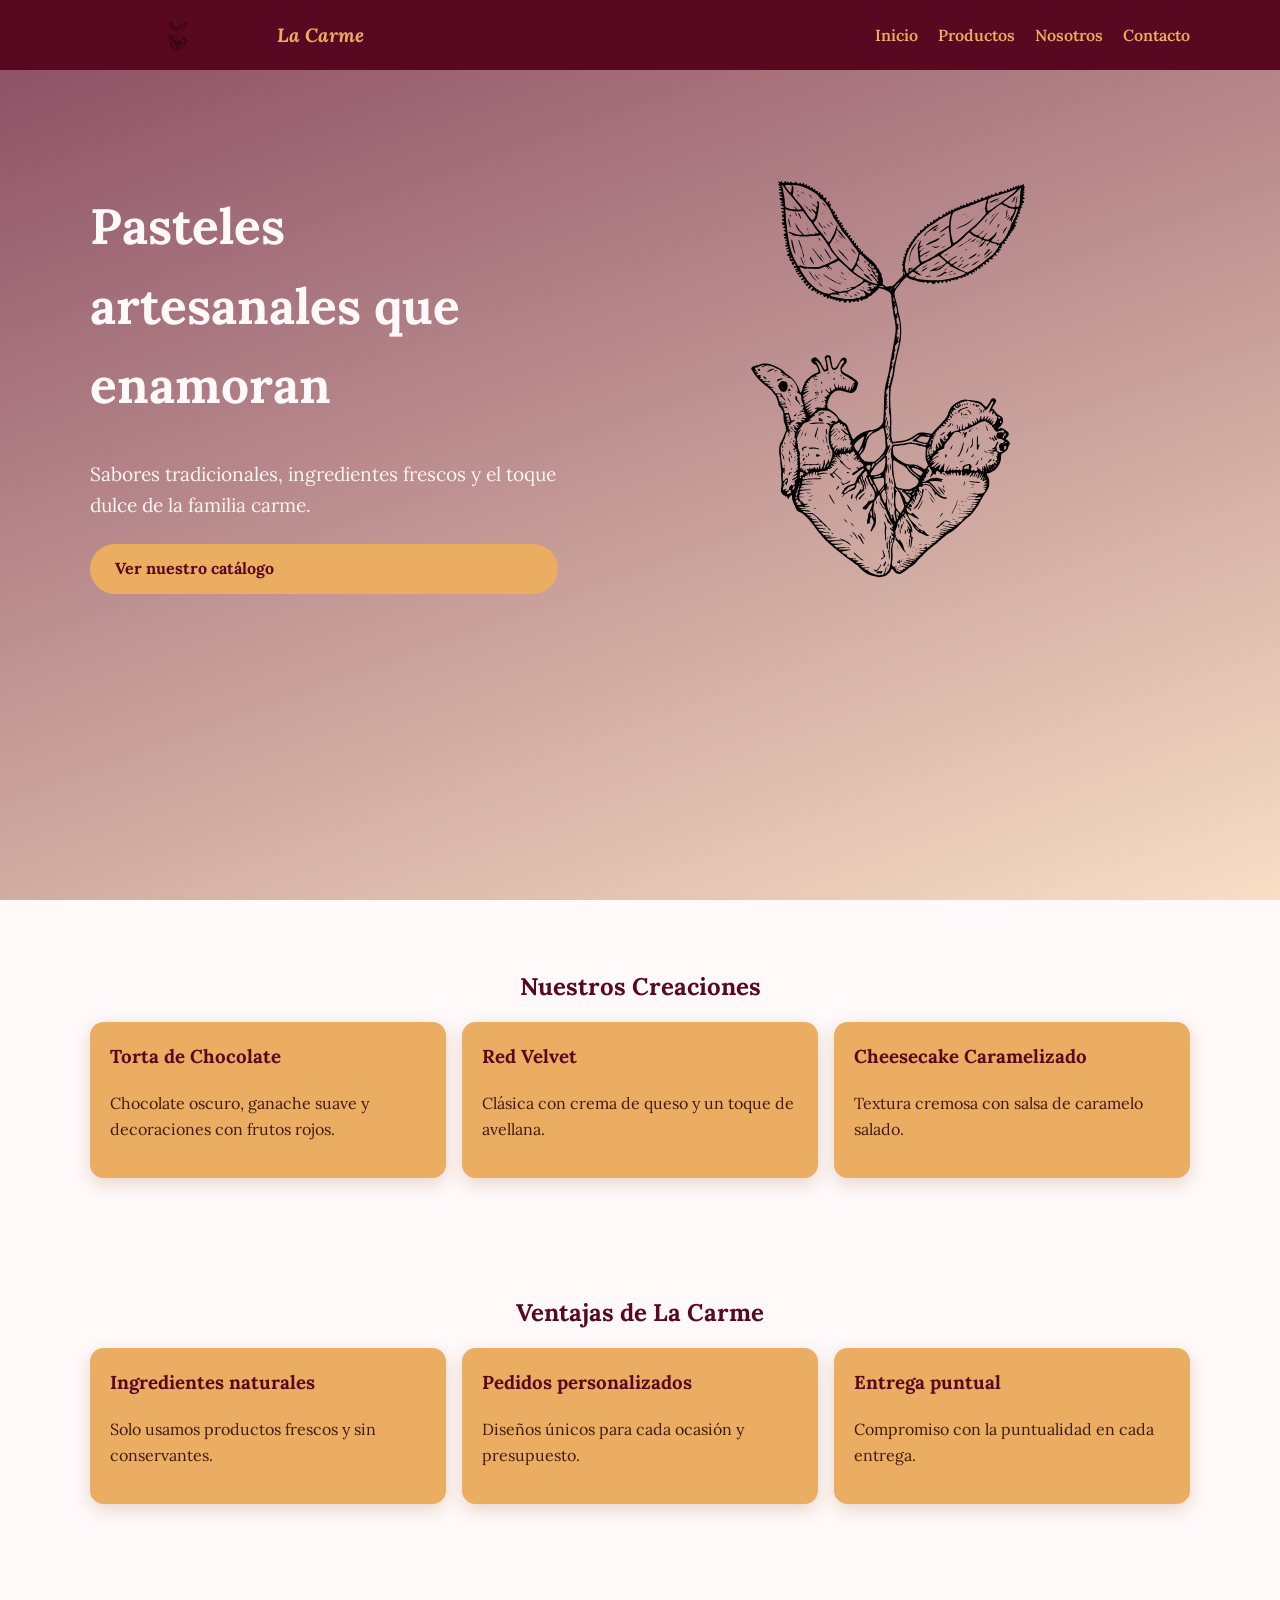
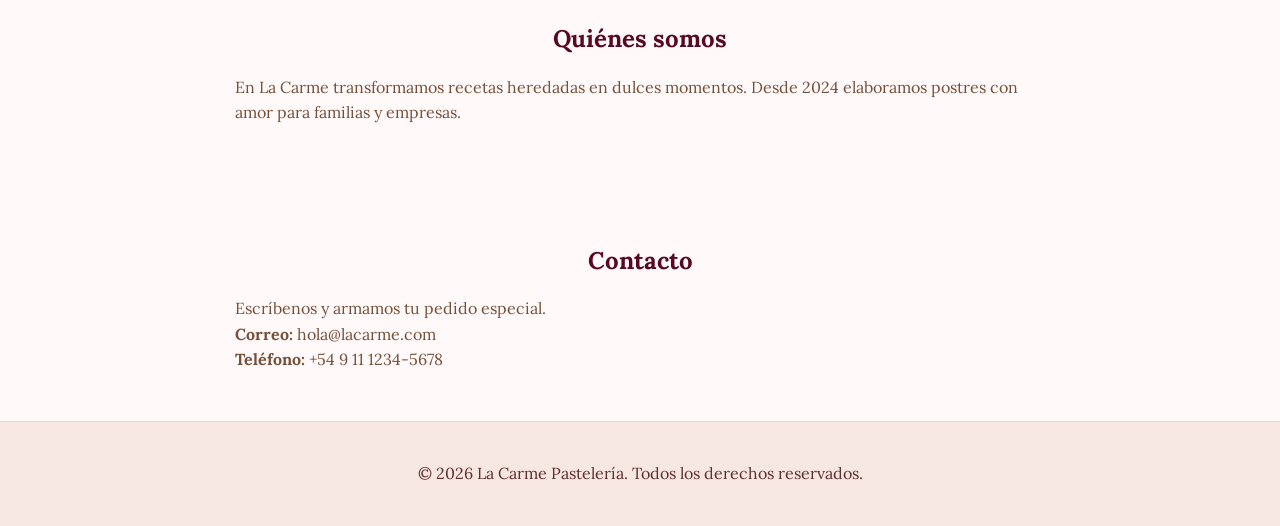
==== index.html @ 2bb446b6 "Initial commit and fix .logo-hero size" ====
<!DOCTYPE html>
<html lang="es">
<head>
  <meta charset="UTF-8" />
  <meta name="viewport" content="width=device-width, initial-scale=1.0" />
  <title>La Carme Pastelería</title>
  <link rel="icon" href="Recursos/Vectores/faviconNegro.svg" />
  <link rel="stylesheet" href="styles.css" />
</head>
<body>
  <header class="site-header">
    <div class="container header-inner">
      <a href="#" class="brand">
        <img src="Recursos/Vectores/logoCompleto.svg" alt="La Carme logo" class="logo" />
        <span>La Carme</span>
      </a>
      <nav class="main-nav" aria-label="Menú principal">
        <a href="#" class="nav-link">Inicio</a>
        <a href="#productos" class="nav-link">Productos</a>
        <a href="#nosotros" class="nav-link">Nosotros</a>
        <a href="#contacto" class="nav-link">Contacto</a>
      </nav>
      <button class="menu-toggle" aria-label="Abrir menú">☰</button>
    </div>
  </header>

  <main>
    <section class="hero">
      <div class="container hero-content">
        <div class="hero-left">
          <h1>Pasteles artesanales que enamoran</h1>
          <p>Sabores tradicionales, ingredientes frescos y el toque dulce de la familia carme.</p>
          <a href="#productos" class="btn-primary">Ver nuestro catálogo</a>
        </div>
        <div class="hero-right">
          <img src="Recursos/Vectores/logoCompleto.svg" alt="La Carme logo" class="logo-hero" />
        </div>
      </div>
    </section>

    <section id="productos" class="card-grid">
      <div class="container">
        <h2>Nuestros Creaciones</h2>
        <div class="cards">
          <article class="card">
            <h3>Torta de Chocolate</h3>
            <p>Chocolate oscuro, ganache suave y decoraciones con frutos rojos.</p>
          </article>
          <article class="card">
            <h3>Red Velvet</h3>
            <p>Clásica con crema de queso y un toque de avellana.</p>
          </article>
          <article class="card">
            <h3>Cheesecake Caramelizado</h3>
            <p>Textura cremosa con salsa de caramelo salado.</p>
          </article>
        </div>
      </div>
    </section>

    <section class="callouts">
      <div class="container">
        <h2>Ventajas de La Carme</h2>
        <div class="callout-items">
          <article class="callout">
            <h3>Ingredientes naturales</h3>
            <p>Solo usamos productos frescos y sin conservantes.</p>
          </article>
          <article class="callout">
            <h3>Pedidos personalizados</h3>
            <p>Diseños únicos para cada ocasión y presupuesto.</p>
          </article>
          <article class="callout">
            <h3>Entrega puntual</h3>
            <p>Compromiso con la puntualidad en cada entrega.</p>
          </article>
        </div>
      </div>
    </section>

    <section id="nosotros" class="about">
      <div class="container">
        <h2>Quiénes somos</h2>
        <p>En La Carme transformamos recetas heredadas en dulces momentos. Desde 2024 elaboramos postres con amor para familias y empresas.</p>
      </div>
    </section>

    <section id="contacto" class="contact">
      <div class="container">
        <h2>Contacto</h2>
        <p>Escríbenos y armamos tu pedido especial.</p>
        <p><strong>Correo:</strong> hola@lacarme.com</p>
        <p><strong>Teléfono:</strong> +54 9 11 1234-5678</p>
      </div>
    </section>
  </main>

  <footer class="site-footer">
    <div class="container">
      <p>&copy; 2026 La Carme Pastelería. Todos los derechos reservados.</p>
    </div>
  </footer>

  <script>
    const menuToggle = document.querySelector('.menu-toggle');
    const nav = document.querySelector('.main-nav');
    menuToggle.addEventListener('click', () => {
      nav.classList.toggle('open');
    });
  </script>
</body>
</html>
---- styles.css ----
:root {
  --bg: #fff9fa;
  --primary: #580821;
  --secondary: #765039;
  --accent: #EAAD62;
  --text: #333;
  --card-text: #3f1c0f;
  --header-height: 70px;
}

@font-face {
  font-family: 'Lora';
  src: url('Recursos/Fuentes/Lora-VariableFont_wght.ttf') format('truetype-variations');
  font-weight: 100 900;
}

@font-face {
  font-family: 'Lora';
  src: url('Recursos/Fuentes/Lora-Italic-VariableFont_wght.ttf') format('truetype-variations');
  font-style: italic;
  font-weight: 100 900;
}

* {
  box-sizing: border-box;
}

body {
  margin: 0;
  font-family: "Lora", "Segoe UI", -apple-system, BlinkMacSystemFont, "Segoe UI Emoji", sans-serif;
  background-color: var(--bg);
  color: var(--secondary);
  line-height: 1.6;
}

.container {
  width: min(1100px, 94vw);
  margin: 0 auto;
}

.site-header {
  background: var(--primary);
  color: var(--accent);
  height: var(--header-height);
  line-height: var(--header-height);
  padding: 0 1rem;
  position: sticky;
  top: 0;
  z-index: 20;
}

.header-inner {
  height: 100%;
}

.header-inner {
  display: flex;
  align-items: center;
  justify-content: space-between;
  gap: 1rem;
}

.brand {
  display: flex;
  align-items: center;
  text-decoration: none;
  color: var(--accent);
  font-weight: bold;
  font-size: 1.2rem;
  font-style: italic;
}

.logo {
  width: 175px;
  max-height: 45px;
  margin-right: 0.75rem;
  fill: var(--secondary);
  /* filter: sepia(100%) hue-rotate(22deg) saturate(350%) brightness(30%); */
}

.main-nav {
  display: flex;
  gap: 1.25rem;
  align-items: center;
}

.nav-link {
  text-decoration: none;
  color: var(--accent);
  font-weight: 600;
}

.nav-link:hover {
  opacity: 0.9;
}

.menu-toggle {
  display: none;
  border: 0;
  background: transparent;
  color: var(--accent);
  font-size: 1.5rem;
  cursor: pointer;
}

.hero {
  background: linear-gradient(160deg, rgba(94, 11, 40, 0.7), rgba(234, 173, 98, 0.35));
  color: #fff;
  min-height: calc(100vh - var(--header-height));
  padding: 0;
  position: relative;
}

.hero-content {
  display: flex;
  flex-direction: row;
  align-items: stretch;
  justify-content: space-between;
  gap: 2rem;
  max-width: 1100px;
  min-height: 200px;
}

.hero-left {
  flex: 1;
  display: flex;
  flex-direction: column;
  justify-content: center;
  max-width: 55ch;
}

.hero-right {
  flex: 1;
  display: flex;
  align-items: stretch;
  justify-content: center;
  height: 100%;
}

.hero h1 {
  font-size: clamp(2rem, 6vw, 3.1rem);
  color: var(--bg);
  margin-bottom: 0.9rem;
}

.logo-hero {
  height: auto;
  max-height: 600px;
  width: auto;
  display: block;
  filter: sepia(100%) hue-rotate(22deg) saturate(350%) brightness(30%);
}

.hero p {
  font-size: 1.2rem;
  color: #fdf5f2;
  margin-bottom: 1.5rem;
}

.btn-primary {
  display: inline-block;
  background-color: var(--accent);
  color: var(--primary);
  padding: 0.75rem 1.55rem;
  border-radius: 40px;
  text-decoration: none;
  font-weight: 700;
}

.card-grid,
.callouts,
.about,
.contact {
  padding: 3rem 0;
}

.card-grid h2,
.callouts h2,
.about h2,
.contact h2 {
  color: var(--primary);
  margin-bottom: 1rem;
  text-align: center;
}

.cards,
.callout-items {
  display: grid;
  grid-template-columns: repeat(3, minmax(220px, 1fr));
  gap: 1rem;
}

.card,
.callout {
  background-color: var(--accent);
  border-radius: 0.85rem;
  padding: 1.25rem;
  box-shadow: 0 6px 18px rgba(134, 78, 20, 0.2);
  color: var(--card-text);
}

.card h3,
.callout h3 {
  margin-top: 0;
  color: var(--primary);
}

.about p,
.contact p {
  max-width: 810px;
  margin: 0 auto;
  color: var(--secondary);
}

.site-footer {
  background: #f6e7e2;
  text-align: center;
  padding: 1.45rem 0;
  color: #5f2f2d;
  border-top: 1px solid #edd7ce;
}

@media (max-width: 860px) {
  .header-inner {
    flex-wrap: wrap;
  }
  .main-nav {
    gap: 0.75rem;
  }
  .cards,
  .callout-items {
    grid-template-columns: repeat(2, minmax(180px, 1fr));
  }
}

@media (max-width: 680px) {
  .main-nav {
    position: absolute;
    right: 1rem;
    top: 5rem;
    flex-direction: column;
    background: rgba(88, 8, 33, 0.95);
    padding: 0.8rem 0.8rem;
    border-radius: 0.8rem;
    display: none;
  }
  .main-nav.open {
    display: flex;
  }
  .menu-toggle {
    display: block;
  }
  .hero {
    padding: 3.4rem 0;
  }
  .hero-content {
    display: block;
    text-align: center;
    max-width: 90vw;
  }
  .hero-right {
    margin-top: 1.25rem;
  }
  .logo-hero {
    height: auto;
    width: 60vw;
    margin: 1rem auto;
  }
  .cards,
  .callout-items {
    grid-template-columns: 1fr;
  }
  .brand {
    margin-bottom: 0.45rem;
  }
}

@media (max-width: 400px) {
  .hero h1 {
    font-size: 1.85rem;
  }
  .btn-primary {
    width: 100%;
    text-align: center;
  }
}
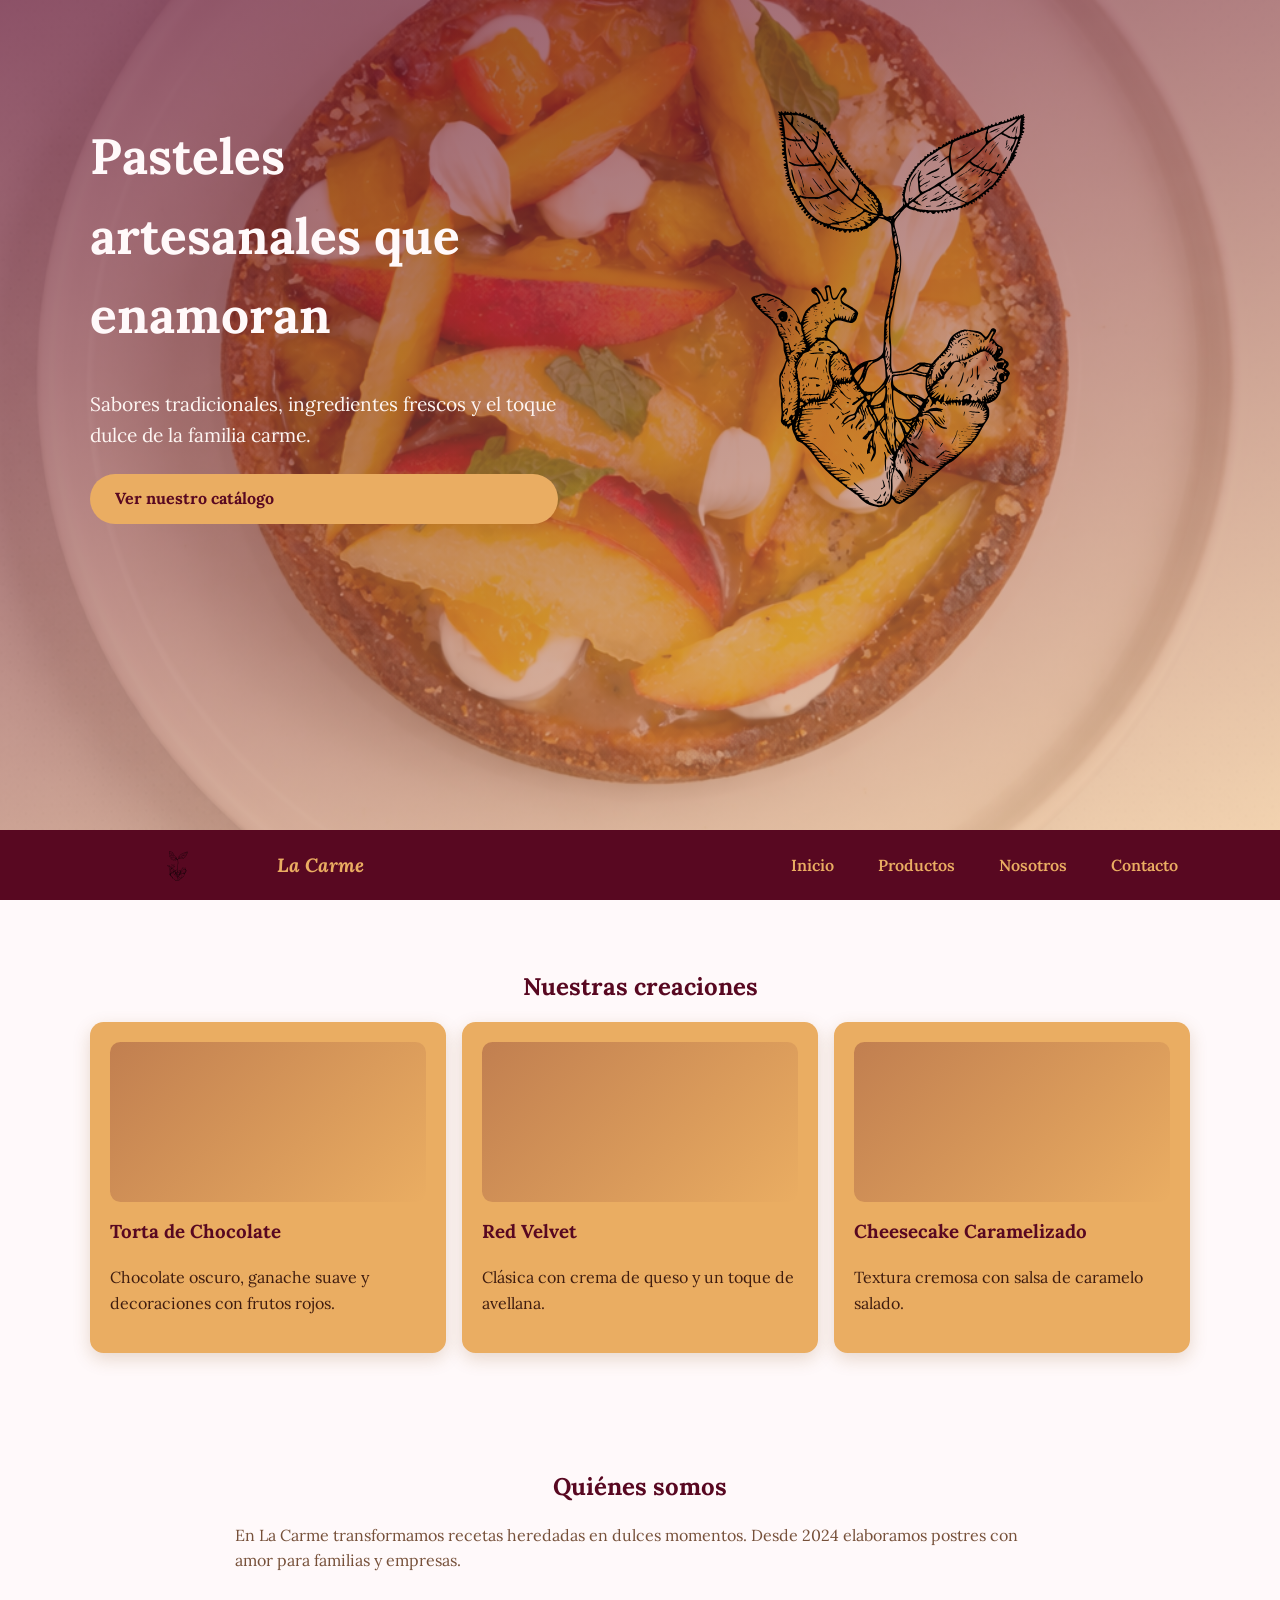
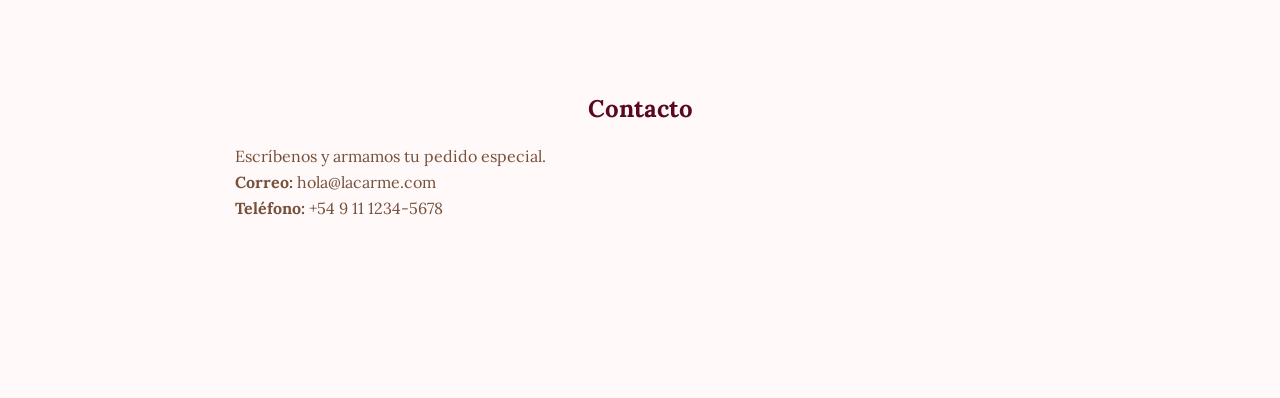
==== commit c0a47466: "A lot" ====
--- a/index.html
+++ b/index.html
@@ -5,108 +5,19 @@
   <meta name="viewport" content="width=device-width, initial-scale=1.0" />
   <title>La Carme Pastelería</title>
   <link rel="icon" href="Recursos/Vectores/faviconNegro.svg" />
-  <link rel="stylesheet" href="styles.css" />
+  <link rel="stylesheet" href="css/main.css" />
 </head>
 <body>
-  <header class="site-header">
-    <div class="container header-inner">
-      <a href="#" class="brand">
-        <img src="Recursos/Vectores/logoCompleto.svg" alt="La Carme logo" class="logo" />
-        <span>La Carme</span>
-      </a>
-      <nav class="main-nav" aria-label="Menú principal">
-        <a href="#" class="nav-link">Inicio</a>
-        <a href="#productos" class="nav-link">Productos</a>
-        <a href="#nosotros" class="nav-link">Nosotros</a>
-        <a href="#contacto" class="nav-link">Contacto</a>
-      </nav>
-      <button class="menu-toggle" aria-label="Abrir menú">☰</button>
-    </div>
-  </header>
-
+  <site-hero></site-hero>
+  <site-header></site-header>
   <main>
-    <section class="hero">
-      <div class="container hero-content">
-        <div class="hero-left">
-          <h1>Pasteles artesanales que enamoran</h1>
-          <p>Sabores tradicionales, ingredientes frescos y el toque dulce de la familia carme.</p>
-          <a href="#productos" class="btn-primary">Ver nuestro catálogo</a>
-        </div>
-        <div class="hero-right">
-          <img src="Recursos/Vectores/logoCompleto.svg" alt="La Carme logo" class="logo-hero" />
-        </div>
-      </div>
-    </section>
-
-    <section id="productos" class="card-grid">
-      <div class="container">
-        <h2>Nuestros Creaciones</h2>
-        <div class="cards">
-          <article class="card">
-            <h3>Torta de Chocolate</h3>
-            <p>Chocolate oscuro, ganache suave y decoraciones con frutos rojos.</p>
-          </article>
-          <article class="card">
-            <h3>Red Velvet</h3>
-            <p>Clásica con crema de queso y un toque de avellana.</p>
-          </article>
-          <article class="card">
-            <h3>Cheesecake Caramelizado</h3>
-            <p>Textura cremosa con salsa de caramelo salado.</p>
-          </article>
-        </div>
-      </div>
-    </section>
-
-    <section class="callouts">
-      <div class="container">
-        <h2>Ventajas de La Carme</h2>
-        <div class="callout-items">
-          <article class="callout">
-            <h3>Ingredientes naturales</h3>
-            <p>Solo usamos productos frescos y sin conservantes.</p>
-          </article>
-          <article class="callout">
-            <h3>Pedidos personalizados</h3>
-            <p>Diseños únicos para cada ocasión y presupuesto.</p>
-          </article>
-          <article class="callout">
-            <h3>Entrega puntual</h3>
-            <p>Compromiso con la puntualidad en cada entrega.</p>
-          </article>
-        </div>
-      </div>
-    </section>
-
-    <section id="nosotros" class="about">
-      <div class="container">
-        <h2>Quiénes somos</h2>
-        <p>En La Carme transformamos recetas heredadas en dulces momentos. Desde 2024 elaboramos postres con amor para familias y empresas.</p>
-      </div>
-    </section>
-
-    <section id="contacto" class="contact">
-      <div class="container">
-        <h2>Contacto</h2>
-        <p>Escríbenos y armamos tu pedido especial.</p>
-        <p><strong>Correo:</strong> hola@lacarme.com</p>
-        <p><strong>Teléfono:</strong> +54 9 11 1234-5678</p>
-      </div>
-    </section>
+    <site-products></site-products>
+    <site-about></site-about>
+    <site-contact></site-contact>
   </main>
 
-  <footer class="site-footer">
-    <div class="container">
-      <p>&copy; 2026 La Carme Pastelería. Todos los derechos reservados.</p>
-    </div>
-  </footer>
+  <site-footer></site-footer>
 
-  <script>
-    const menuToggle = document.querySelector('.menu-toggle');
-    const nav = document.querySelector('.main-nav');
-    menuToggle.addEventListener('click', () => {
-      nav.classList.toggle('open');
-    });
-  </script>
+  <script type="module" src="js/main.js"></script>
 </body>
 </html>
--- a/css/main.css
+++ b/css/main.css
@@ -0,0 +1,23 @@
+@import url("./_variables.css");
+@import url("./_fonts.css");
+@import url("./_reset.css");
+@import url("./_layout.css");
+@import url("./header.css");
+@import url("./hero.css");
+@import url("./buttons.css");
+@import url("./products.css");
+@import url("./about.css");
+@import url("./contact.css");
+@import url("./footer.css");
+@import url("./responsive.css");
+
+.fade-in {
+	opacity: 0;
+	transform: translateY(24px);
+	transition: opacity 0.6s ease, transform 0.6s ease;
+}
+
+.fade-in.visible {
+	opacity: 1;
+	transform: translateY(0);
+}
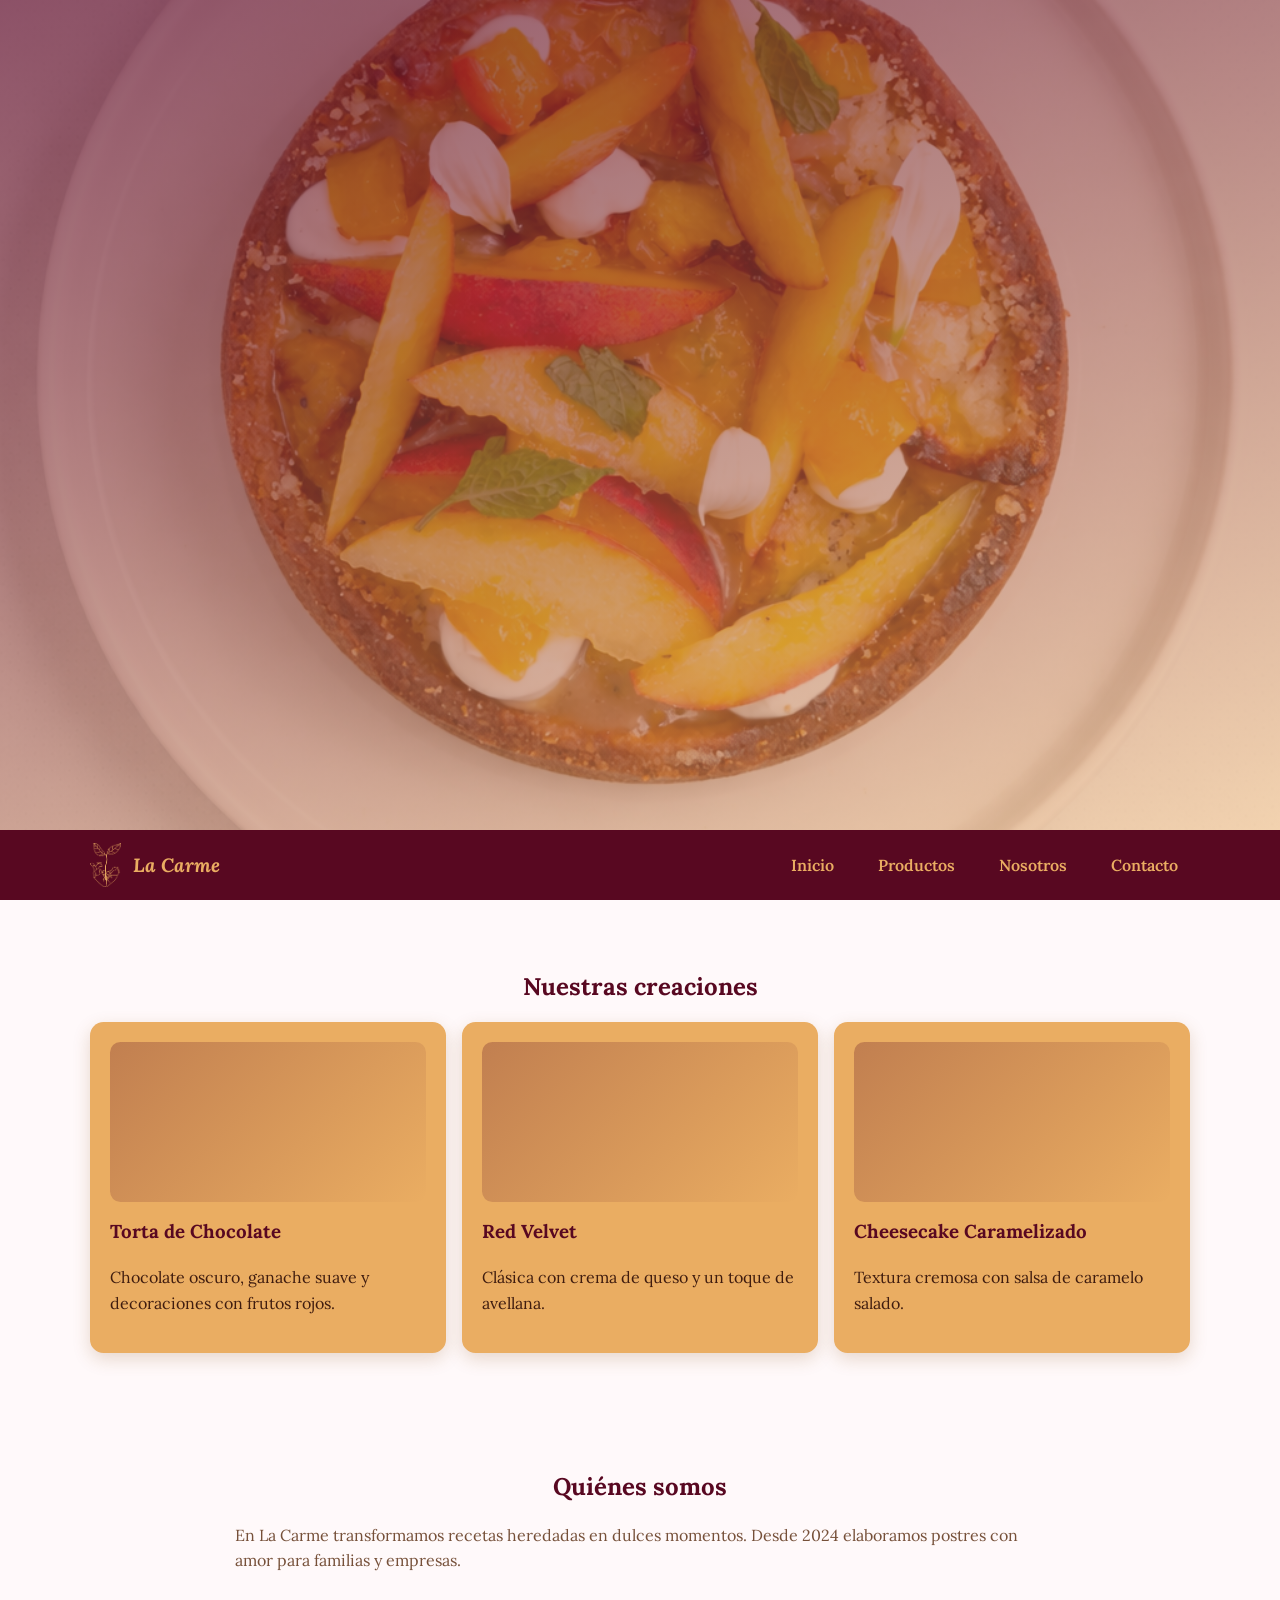
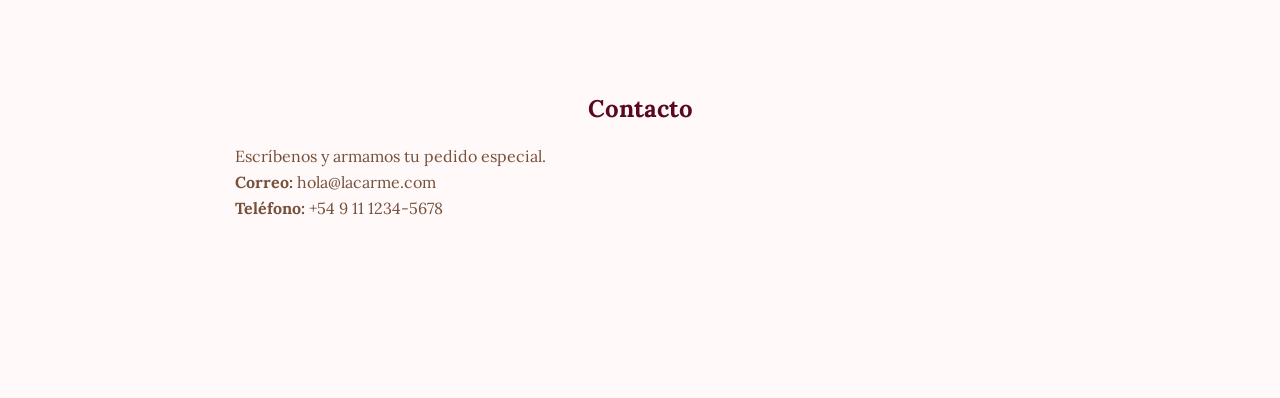
==== commit eb9fd9fb: "Mejoras en UI" ====
--- a/index.html
+++ b/index.html
@@ -4,7 +4,7 @@
   <meta charset="UTF-8" />
   <meta name="viewport" content="width=device-width, initial-scale=1.0" />
   <title>La Carme Pastelería</title>
-  <link rel="icon" href="Recursos/Vectores/faviconNegro.svg" />
+  <link rel="icon" href="Recursos/favicon.png" type="image/png" />
   <link rel="stylesheet" href="css/main.css" />
 </head>
 <body>
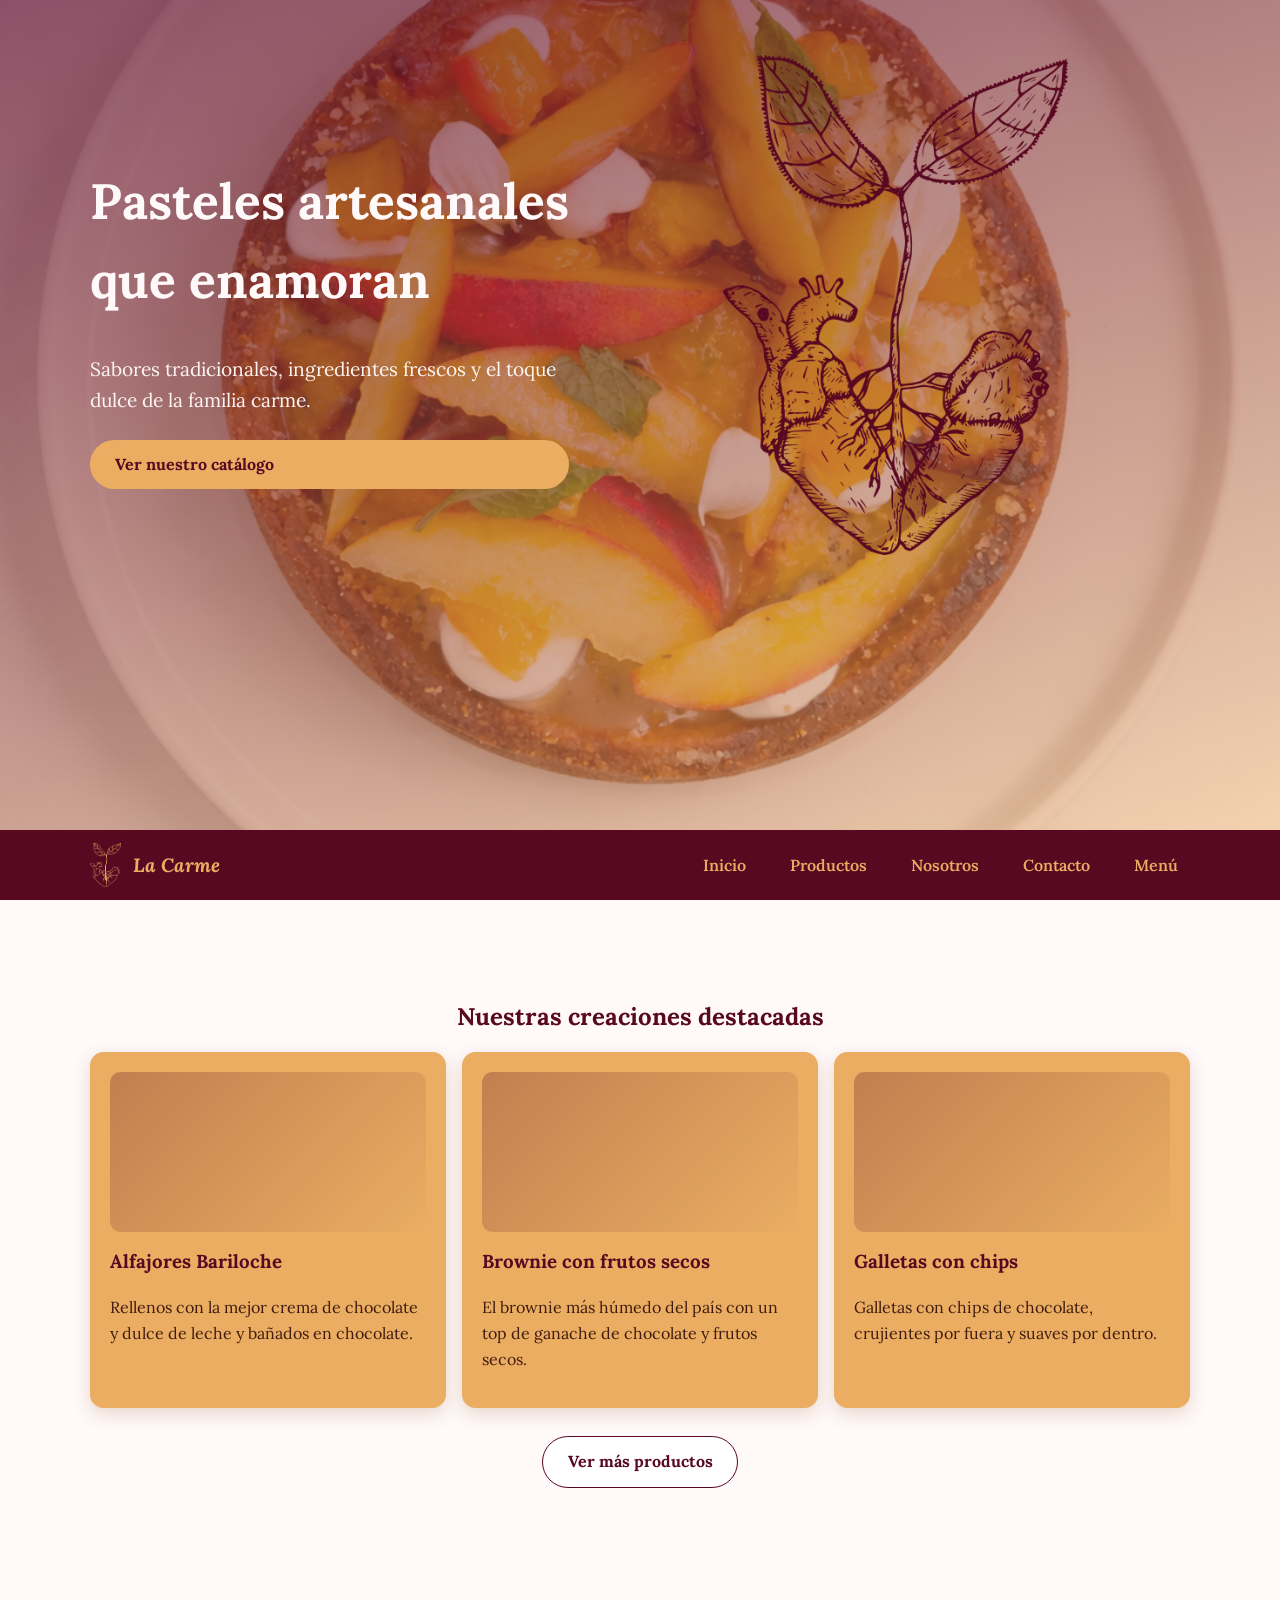
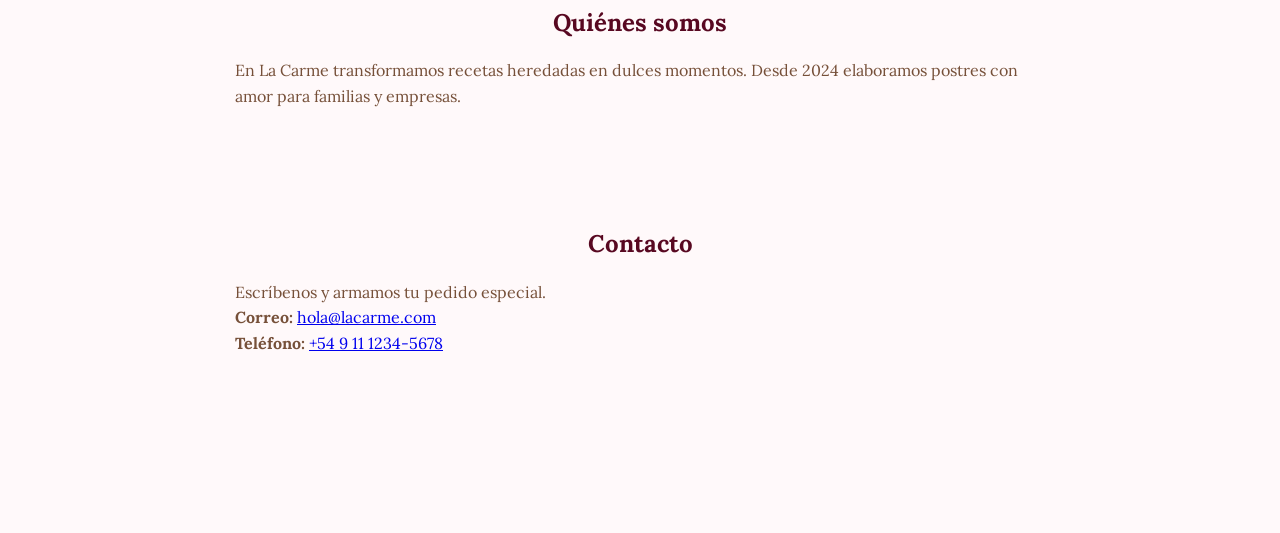
==== commit a337e352: "fix: correct inconsistencies, typos, missing accents, and improve accessibility Agent-Logs-Url: http" ====
--- a/index.html
+++ b/index.html
@@ -3,6 +3,7 @@
 <head>
   <meta charset="UTF-8" />
   <meta name="viewport" content="width=device-width, initial-scale=1.0" />
+  <meta name="description" content="La Carme Pastelería — pasteles artesanales, alfajores, galletas y postres elaborados con ingredientes frescos y recetas familiares." />
   <title>La Carme Pastelería</title>
   <link rel="icon" href="Recursos/favicon.png" type="image/png" />
   <link rel="stylesheet" href="css/main.css" />
--- a/css/main.css
+++ b/css/main.css
@@ -1,15 +1,16 @@
-@import url("./_variables.css");
-@import url("./_fonts.css");
-@import url("./_reset.css");
-@import url("./_layout.css");
-@import url("./header.css");
-@import url("./hero.css");
-@import url("./buttons.css");
-@import url("./products.css");
-@import url("./about.css");
-@import url("./contact.css");
-@import url("./footer.css");
-@import url("./responsive.css");
+@import "./variables.css";
+@import "./fonts.css";
+@import "./reset.css";
+@import "./layout.css";
+@import "./header.css";
+@import "./hero.css";
+@import "./buttons.css";
+@import "./products.css";
+@import "./menu.css";
+@import "./about.css";
+@import "./contact.css";
+@import "./footer.css";
+@import "./responsive.css";
 
 .fade-in {
 	opacity: 0;
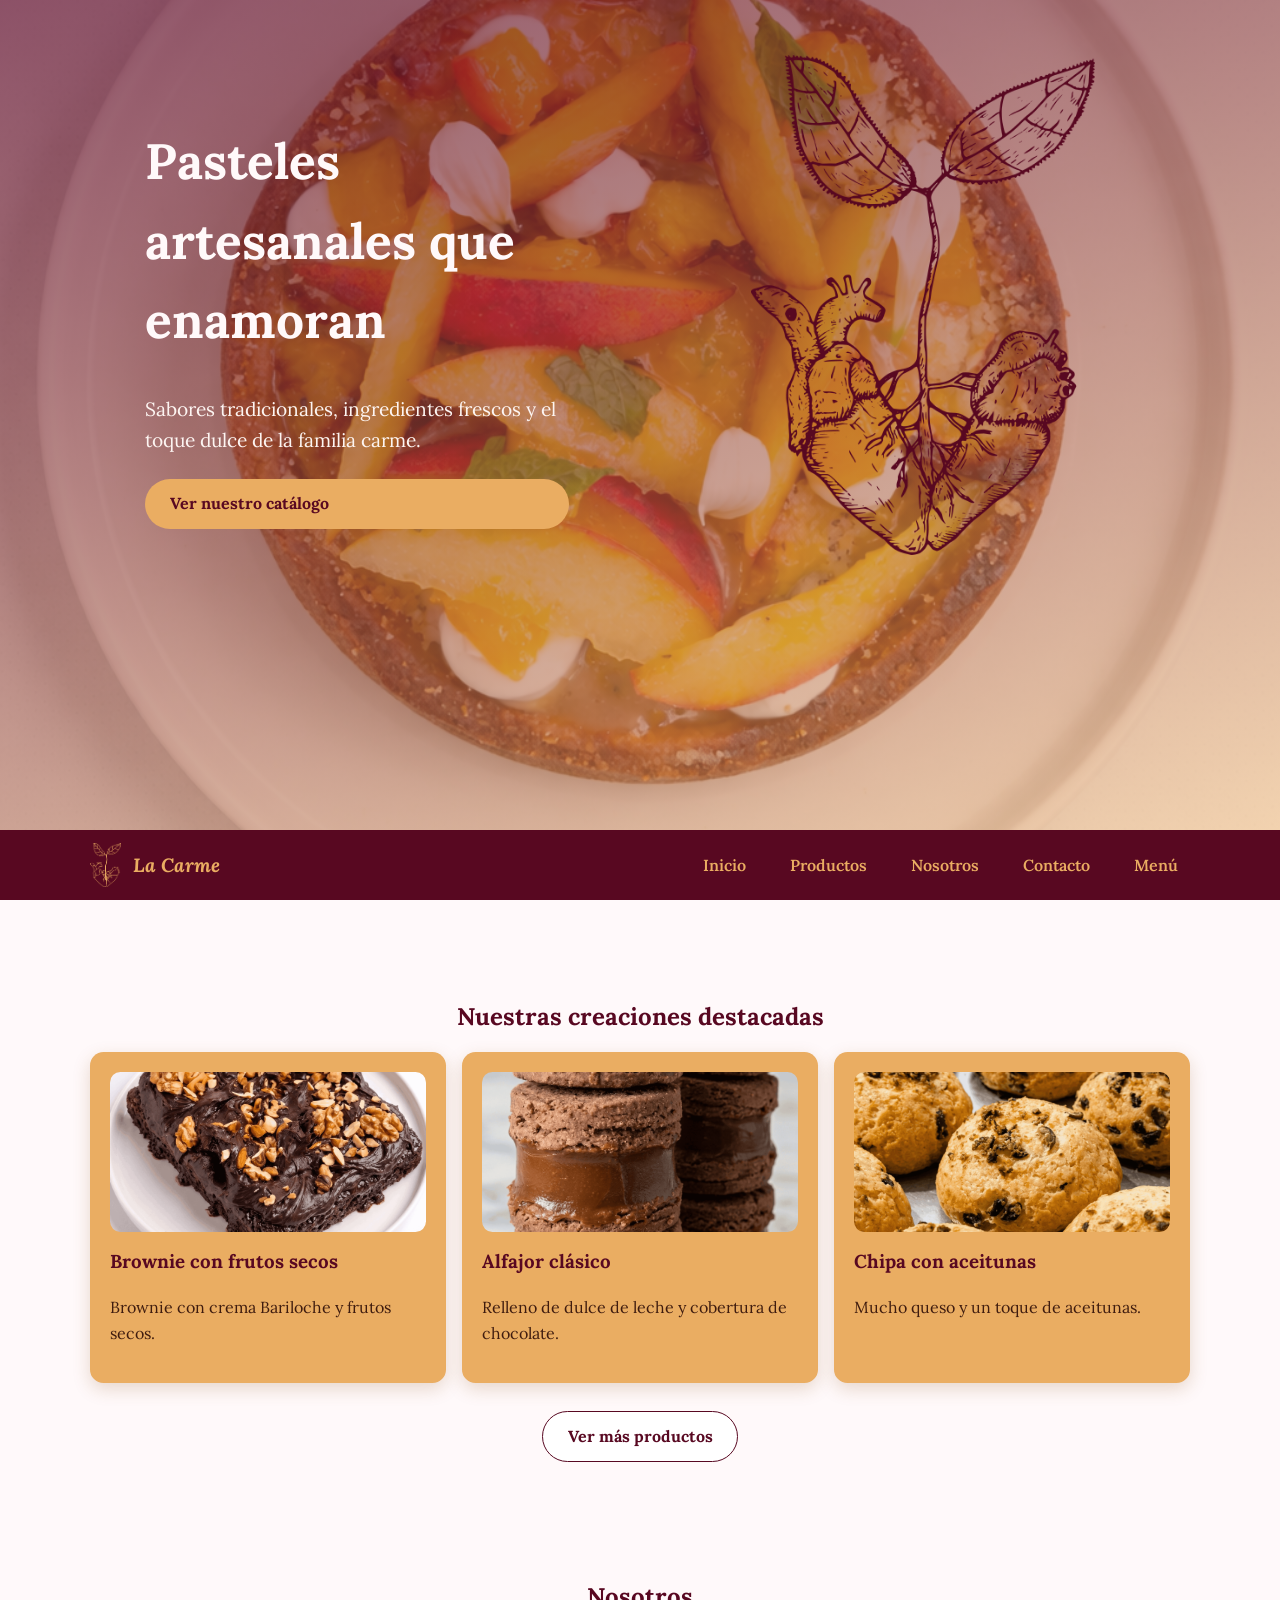
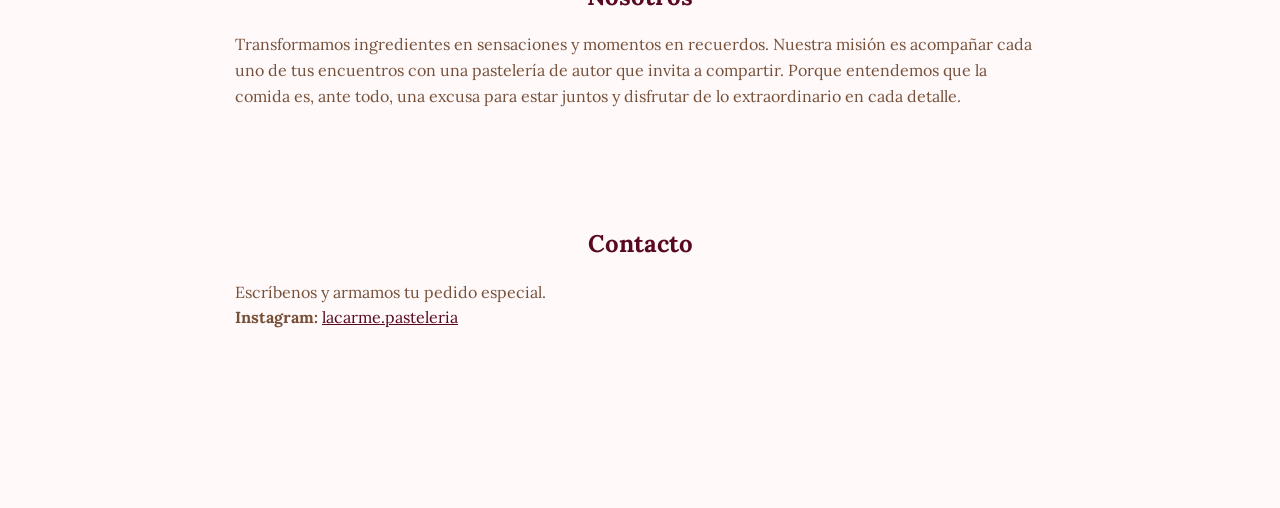
==== commit a264eef1: "Initial commit" ====
--- a/index.html
+++ b/index.html
@@ -3,7 +3,7 @@
 <head>
   <meta charset="UTF-8" />
   <meta name="viewport" content="width=device-width, initial-scale=1.0" />
-  <meta name="description" content="La Carme Pastelería — pasteles artesanales, alfajores, galletas y postres elaborados con ingredientes frescos y recetas familiares." />
+  <meta name="description" content="Creando momentos." />
   <title>La Carme Pastelería</title>
   <link rel="icon" href="Recursos/favicon.png" type="image/png" />
   <link rel="stylesheet" href="css/main.css" />
